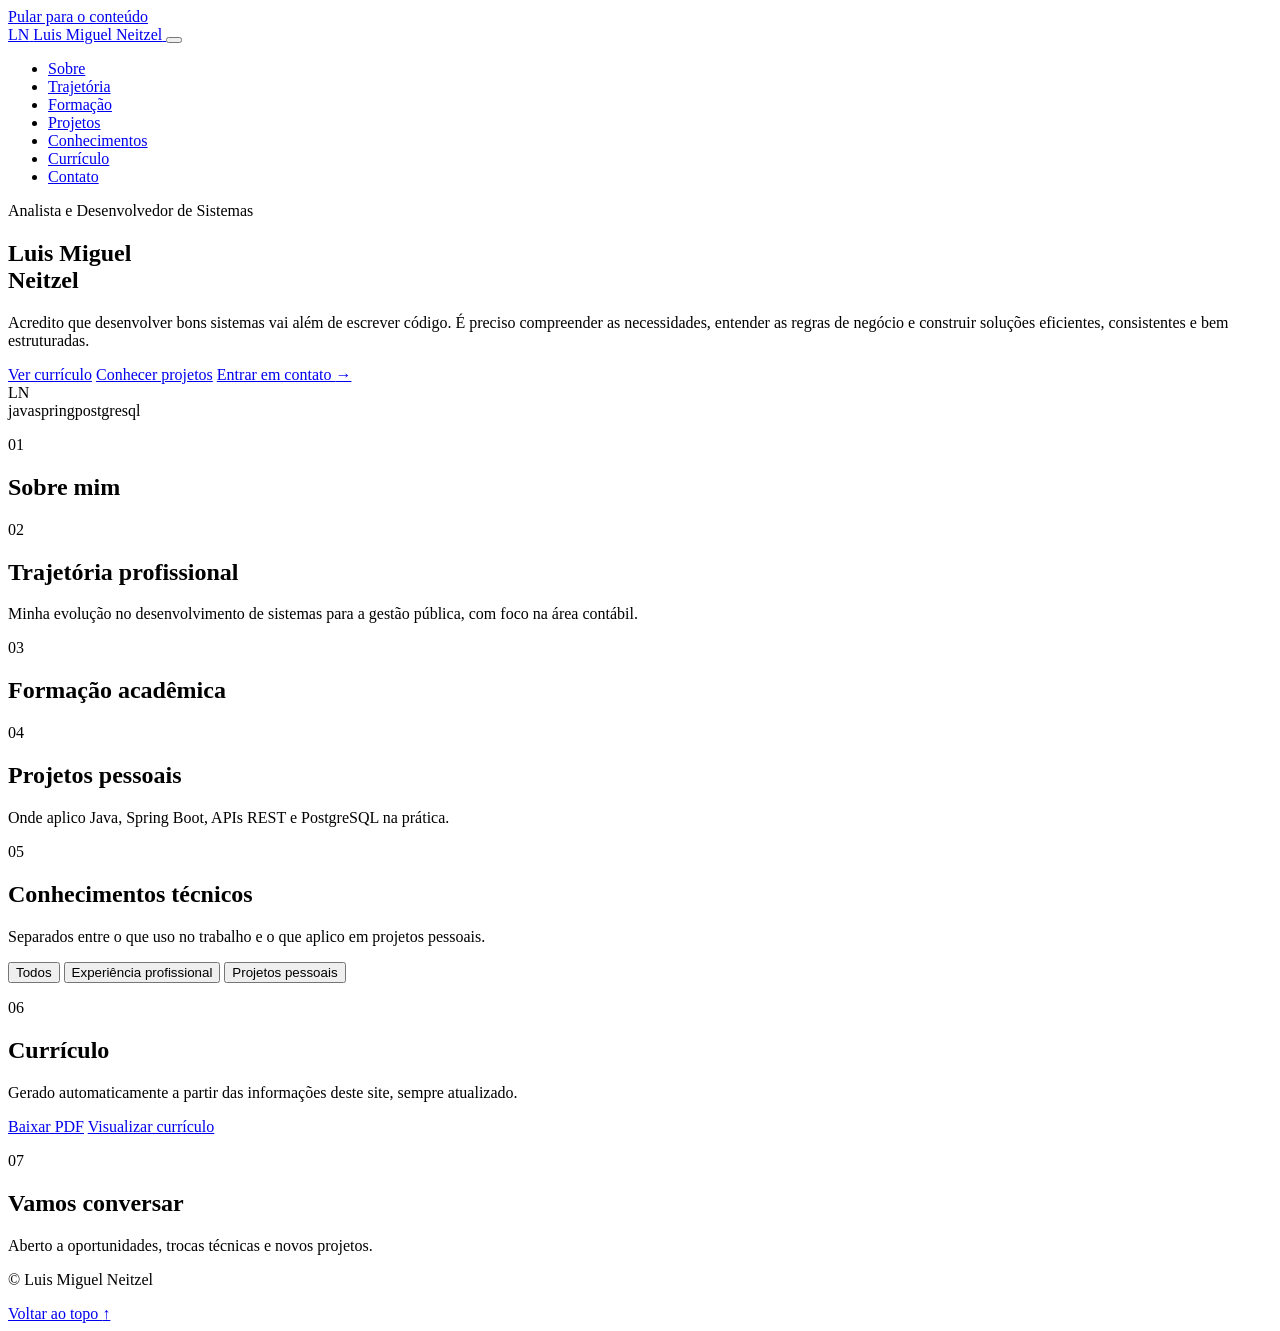
==== index.html @ a0001cf2 "Commit Inicial Commit Inicial" ====
<!doctype html>
<html lang="pt-BR">
<head>
  <meta charset="utf-8">
  <meta name="viewport" content="width=device-width, initial-scale=1">
  <title>Luis Miguel Neitzel · Analista e Desenvolvedor de Sistemas</title>
  <meta name="description" content="Portfólio de Luis Miguel Neitzel, Analista e Desenvolvedor de Sistemas com foco em sistemas para a gestão pública e a área contábil. Modelagem, escalabilidade e segurança; Java, Spring Boot, APIs REST e PostgreSQL.">
  <meta name="author" content="Luis Miguel Neitzel">
  <meta name="theme-color" content="#0a0c10">

  <!-- Depois de publicar, troque pelo endereço real (ex.: https://usuario.github.io/repositorio/) -->
  <link rel="canonical" href="https://lmneitzel.github.io/portifolio/">

  <!-- Compartilhamento em redes sociais -->
  <meta property="og:type" content="profile">
  <meta property="og:locale" content="pt_BR">
  <meta property="og:title" content="Luis Miguel Neitzel · Analista e Desenvolvedor de Sistemas">
  <meta property="og:description" content="Desenvolvimento de sistemas para a gestão pública, com foco na área contábil. Modelagem, escalabilidade e segurança.">
  <!-- Para exibir imagem no compartilhamento, adicione uma imagem 1200x630 e use a URL absoluta: -->
  <!-- <meta property="og:image" content="https://SEU-USUARIO.github.io/SEU-REPOSITORIO/assets/img/og-image.png"> -->
  <meta property="og:url" content="https://lmneitzel.github.io/portifolio/">
  <meta name="twitter:card" content="summary">
  <meta name="twitter:title" content="Luis Miguel Neitzel · Analista e Desenvolvedor de Sistemas">
  <meta name="twitter:description" content="Desenvolvimento de sistemas para a gestão pública, com foco na área contábil.">

  <script type="application/ld+json">
  {
    "@context": "https://schema.org",
    "@type": "Person",
    "name": "Luis Miguel Neitzel",
    "jobTitle": "Analista e Desenvolvedor de Sistemas",
    "email": "mailto:luismiguelneitzel@gmail.com",
    "sameAs": ["https://www.linkedin.com/in/luismiguelneitzel/"],
    "knowsAbout": ["Contabilidade aplicada ao setor público", "Modelagem de dados", "Java", "Spring Boot", "APIs REST", "PostgreSQL", "ERP"]
  }
  </script>

  <link rel="icon" href="assets/img/favicon.svg" type="image/svg+xml">
  <link rel="preconnect" href="https://fonts.googleapis.com">
  <link rel="preconnect" href="https://fonts.gstatic.com" crossorigin>
  <link rel="stylesheet" href="https://fonts.googleapis.com/css2?family=Manrope:wght@400;500;600;700&family=JetBrains+Mono:wght@400;500&display=swap">
  <link rel="stylesheet" href="assets/css/style.css">
</head>
<body>
  <a class="skip-link" href="#conteudo">Pular para o conteúdo</a>

  <header class="site-header" id="topo">
    <nav class="nav container" aria-label="Navegação principal">
      <a class="brand" href="#inicio" aria-label="Luis Miguel Neitzel, voltar ao início">
        <span class="brand-mark" aria-hidden="true">LN</span>
        <span class="brand-name">Luis Miguel Neitzel</span>
      </a>
      <button class="nav-toggle" type="button" aria-expanded="false" aria-controls="menu" aria-label="Abrir menu">
        <span></span><span></span>
      </button>
      <ul class="nav-links" id="menu">
        <li><a href="#sobre">Sobre</a></li>
        <li><a href="#experiencia">Trajetória</a></li>
        <li><a href="#formacao">Formação</a></li>
        <li><a href="#projetos">Projetos</a></li>
        <li><a href="#conhecimentos">Conhecimentos</a></li>
        <li><a href="#curriculo">Currículo</a></li>
        <li><a class="nav-cta" href="#contato">Contato</a></li>
      </ul>
    </nav>
  </header>

  <main id="conteudo" tabindex="-1">
    <!-- APRESENTAÇÃO -->
    <section class="hero" id="inicio" aria-labelledby="hero-title">
      <div class="container hero-grid">
        <div class="hero-text reveal">
          <p class="eyebrow"><span class="dot" aria-hidden="true"></span>Analista e Desenvolvedor de Sistemas</p>
          <h1 id="hero-title">Luis Miguel<br><span class="accent">Neitzel</span></h1>
          <p class="lead">
            Acredito que desenvolver bons sistemas vai além de escrever código.
            É preciso compreender as necessidades, entender as regras de negócio e construir soluções eficientes, consistentes e bem estruturadas.
          </p>
          <div class="actions">
            <a class="btn btn-primary" href="#curriculo">Ver currículo</a>
            <a class="btn btn-ghost" href="#projetos">Conhecer projetos</a>
            <a class="btn btn-link" href="#contato">Entrar em contato <span aria-hidden="true">→</span></a>
          </div>
        </div>

        <div class="hero-photo reveal">
          <!-- Substitua assets/img/FOTO_PERFIL.png pela sua foto (quadrada, ~800x800). -->
          <div class="photo-frame">
            <span class="photo-fallback" aria-hidden="true">LN</span>
            <img src="assets/img/FOTO_PERFIL.png" alt="Foto de Luis Miguel Neitzel"
                 width="800" height="800" fetchpriority="high" decoding="async"
                 onerror="this.remove()">
          </div>
          <div class="photo-meta mono" aria-hidden="true">
            <span>java</span><span>spring</span><span>postgresql</span>
          </div>
        </div>
      </div>
    </section>

    <!-- SOBRE -->
    <section class="section" id="sobre" aria-labelledby="sobre-title">
      <div class="container">
        <header class="section-head reveal">
          <p class="section-index mono">01</p>
          <h2 id="sobre-title">Sobre mim</h2>
        </header>
        <div class="about-grid">
          <div class="about-text reveal" data-render="sobre"></div>
          <ul class="about-cards" data-render="diferenciais" aria-label="Diferenciais" role="list"></ul>
        </div>
      </div>
    </section>

    <!-- EXPERIÊNCIA -->
    <section class="section" id="experiencia" aria-labelledby="exp-title">
      <div class="container">
        <header class="section-head reveal">
          <p class="section-index mono">02</p>
          <h2 id="exp-title">Trajetória profissional</h2>
          <p class="section-sub">Minha evolução no desenvolvimento de sistemas para a gestão pública, com foco na área contábil.</p>
        </header>
        <ol class="timeline" data-render="experiencias"></ol>
      </div>
    </section>

    <!-- FORMAÇÃO -->
    <section class="section" id="formacao" aria-labelledby="form-title">
      <div class="container">
        <header class="section-head reveal">
          <p class="section-index mono">03</p>
          <h2 id="form-title">Formação acadêmica</h2>
        </header>
        <ol class="timeline" data-render="formacao"></ol>
        <p class="section-sub reveal" data-render="formacaoComplemento"></p>
      </div>
    </section>

    <!-- PROJETOS -->
    <section class="section" id="projetos" aria-labelledby="proj-title">
      <div class="container">
        <header class="section-head reveal">
          <p class="section-index mono">04</p>
          <h2 id="proj-title">Projetos pessoais</h2>
          <p class="section-sub">Onde aplico Java, Spring Boot, APIs REST e PostgreSQL na prática.</p>
        </header>
        <div class="projects" data-render="projetos"></div>
      </div>
    </section>

    <!-- CONHECIMENTOS -->
    <section class="section" id="conhecimentos" aria-labelledby="skills-title">
      <div class="container">
        <header class="section-head reveal">
          <p class="section-index mono">05</p>
          <h2 id="skills-title">Conhecimentos técnicos</h2>
          <p class="section-sub">Separados entre o que uso no trabalho e o que aplico em projetos pessoais.</p>
        </header>
        <div class="skill-filter reveal" role="group" aria-label="Filtrar conhecimentos por origem">
          <button type="button" class="chip-btn" aria-pressed="true" data-filter="todos">Todos</button>
          <button type="button" class="chip-btn" aria-pressed="false" data-filter="profissional"><span class="legend legend-pro" aria-hidden="true"></span>Experiência profissional</button>
          <button type="button" class="chip-btn" aria-pressed="false" data-filter="projetos"><span class="legend legend-proj" aria-hidden="true"></span>Projetos pessoais</button>
        </div>
        <div class="skills" data-render="conhecimentos"></div>
      </div>
    </section>

    <!-- CURRÍCULO -->
    <section class="section" id="curriculo" aria-labelledby="cv-title">
      <div class="container">
        <div class="cv-card reveal">
          <div>
            <p class="section-index mono">06</p>
            <h2 id="cv-title">Currículo</h2>
            <p class="section-sub">Gerado automaticamente a partir das informações deste site, sempre atualizado.</p>
          </div>
          <div class="actions">
            <a class="btn btn-primary" href="curriculo.html?imprimir=1">Baixar PDF</a>
            <a class="btn btn-ghost" href="curriculo.html">Visualizar currículo</a>
          </div>
        </div>
      </div>
    </section>

    <!-- CONTATO -->
    <section class="section" id="contato" aria-labelledby="contact-title">
      <div class="container contact">
        <header class="section-head reveal">
          <p class="section-index mono">07</p>
          <h2 id="contact-title">Vamos conversar</h2>
          <p class="section-sub">Aberto a oportunidades, trocas técnicas e novos projetos.</p>
        </header>
        <ul class="contact-list reveal" data-render="contato" role="list"></ul>
      </div>
    </section>
  </main>

  <footer class="site-footer">
    <div class="container footer-inner">
      <p>© <span data-year></span> Luis Miguel Neitzel</p>
      <a href="#inicio">Voltar ao topo <span aria-hidden="true">↑</span></a>
    </div>
  </footer>

  <noscript><p class="noscript">Ative o JavaScript para ver todas as seções. Contato: luismiguelneitzel@gmail.com</p></noscript>

  <script src="assets/js/content.js"></script>
  <script src="assets/js/main.js"></script>
</body>
</html>
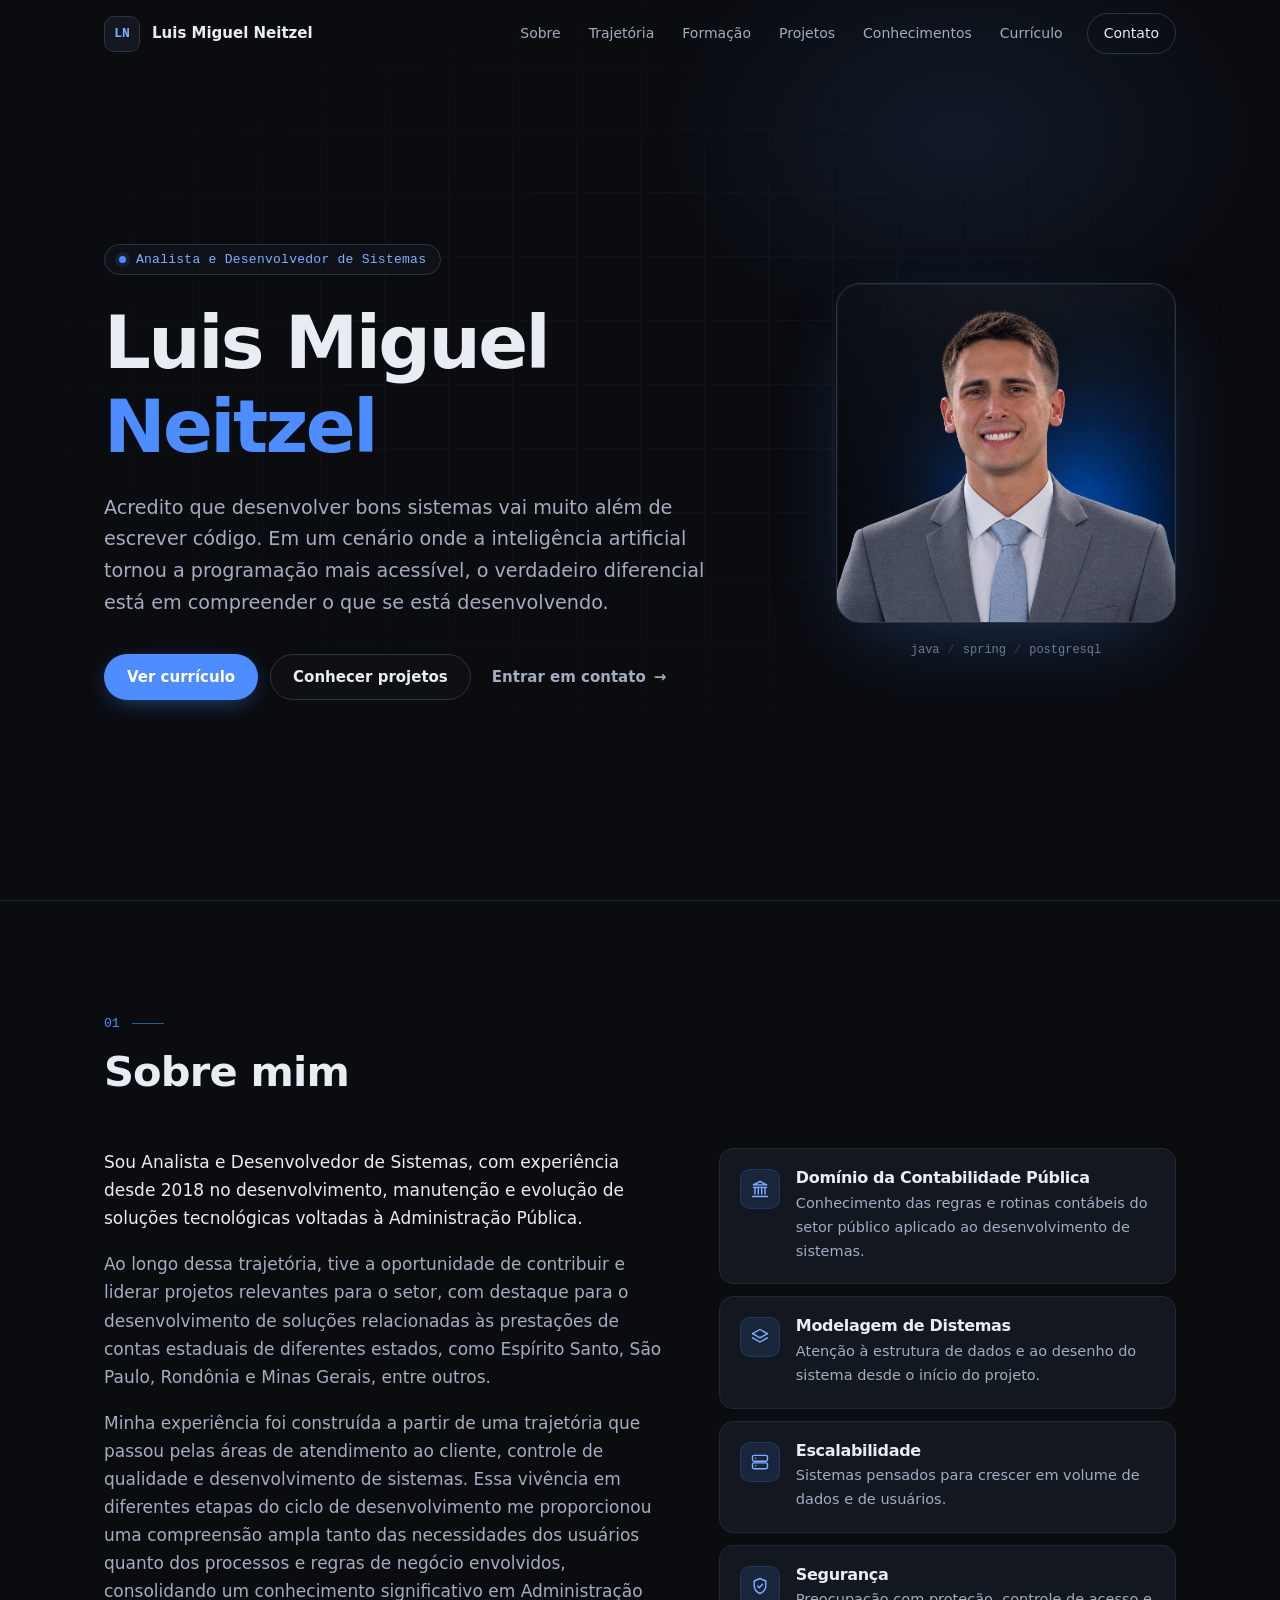
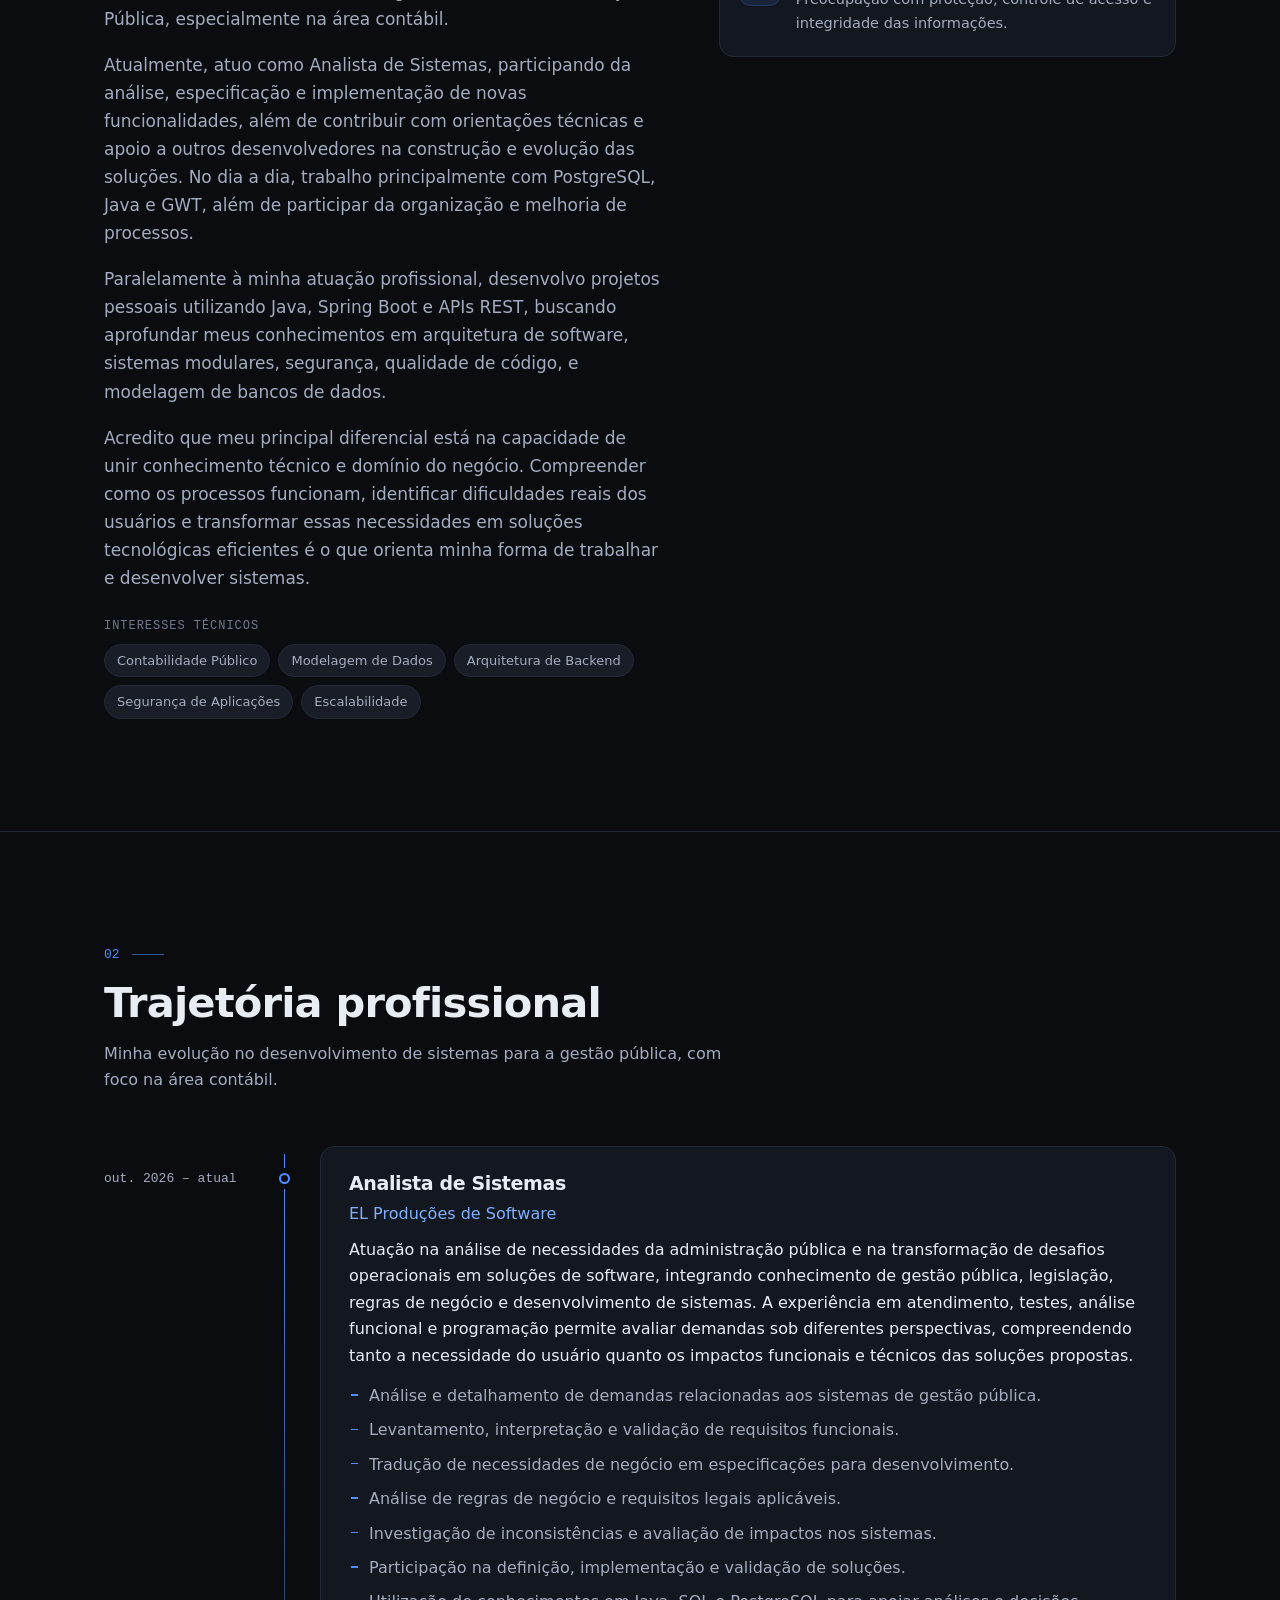
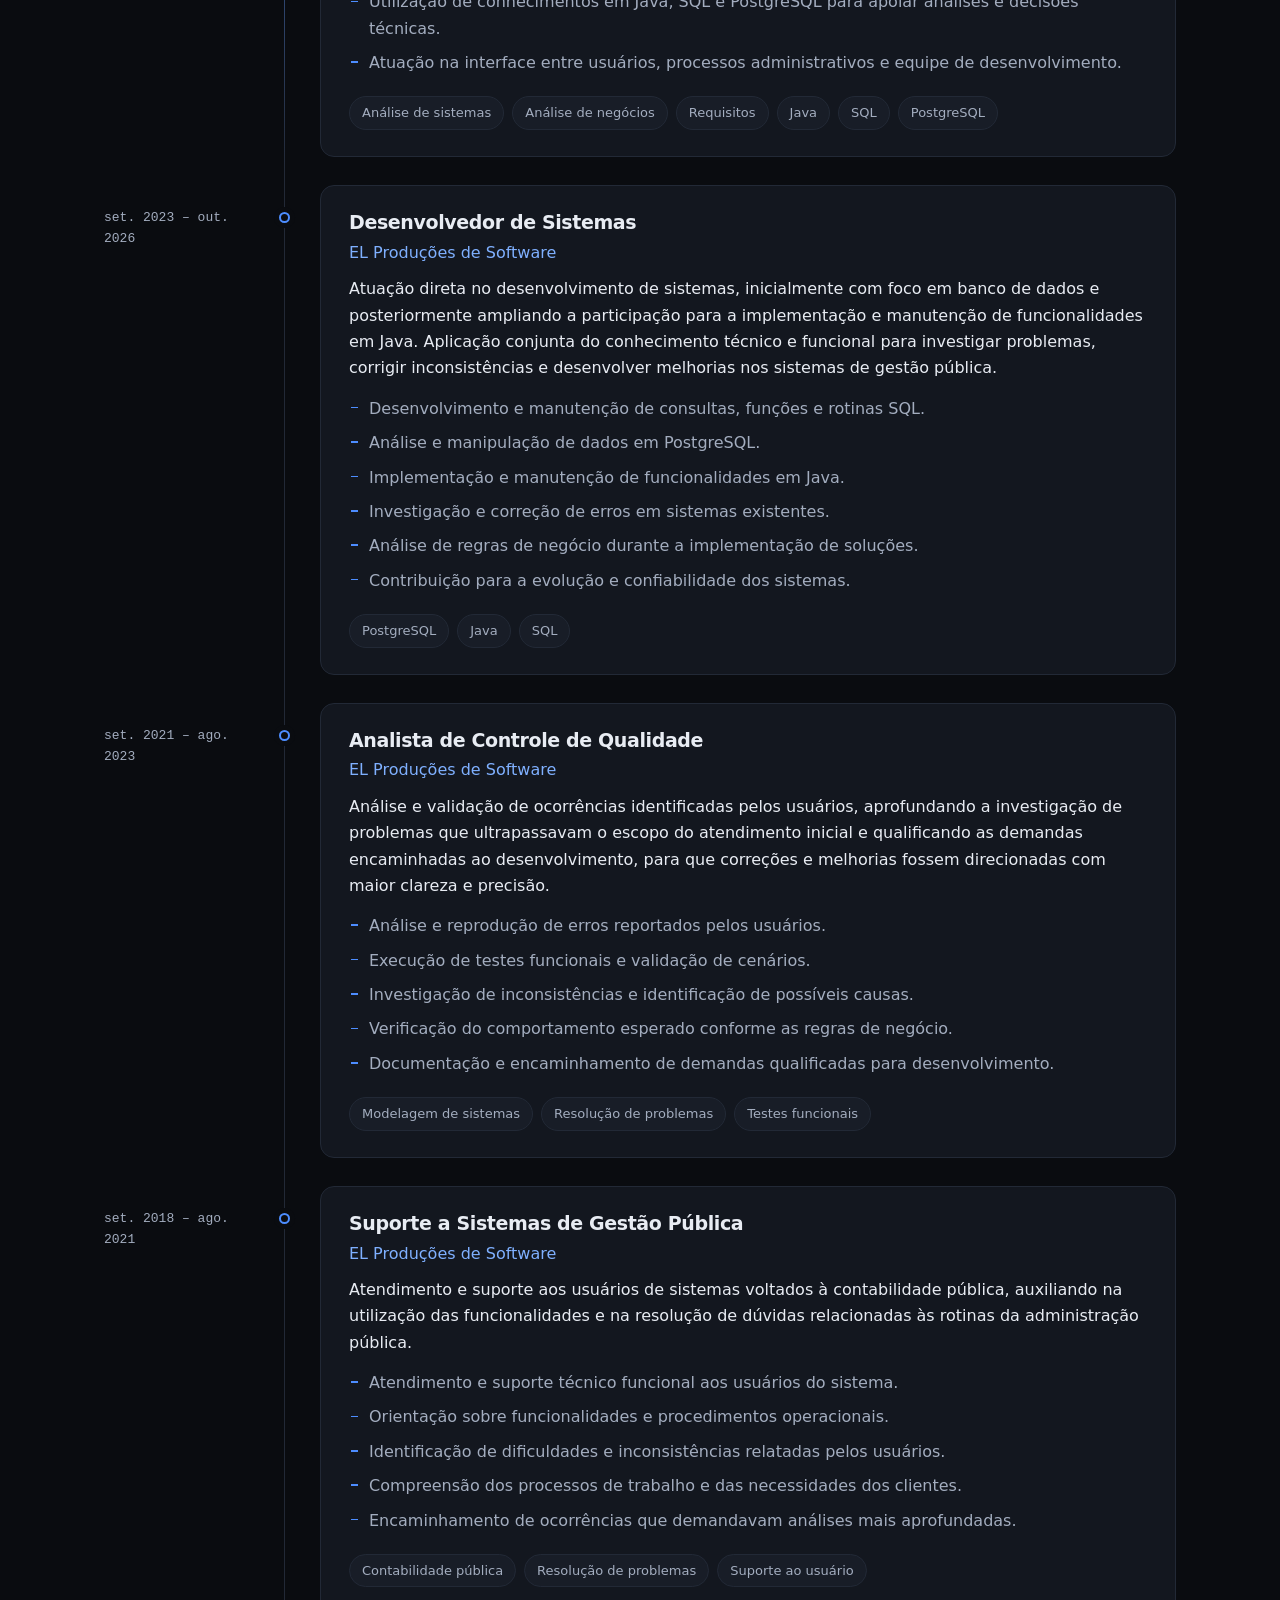
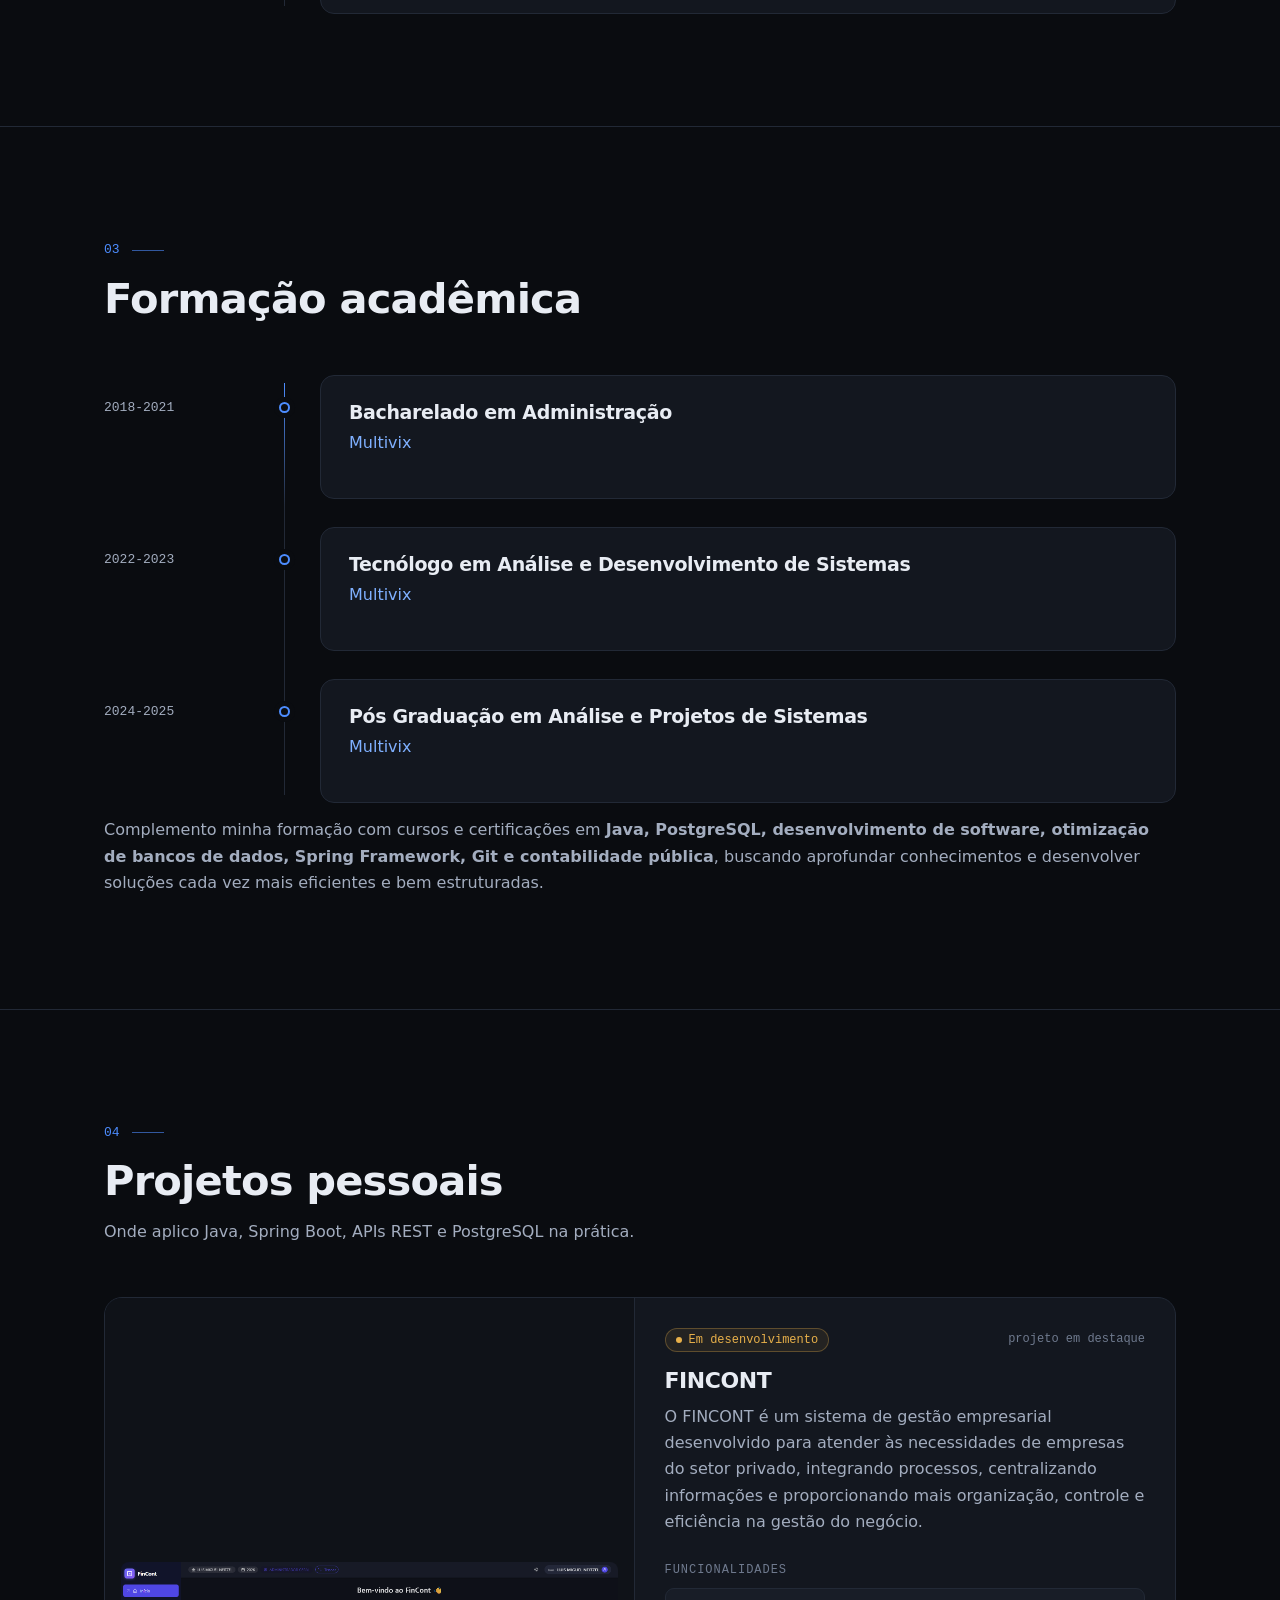
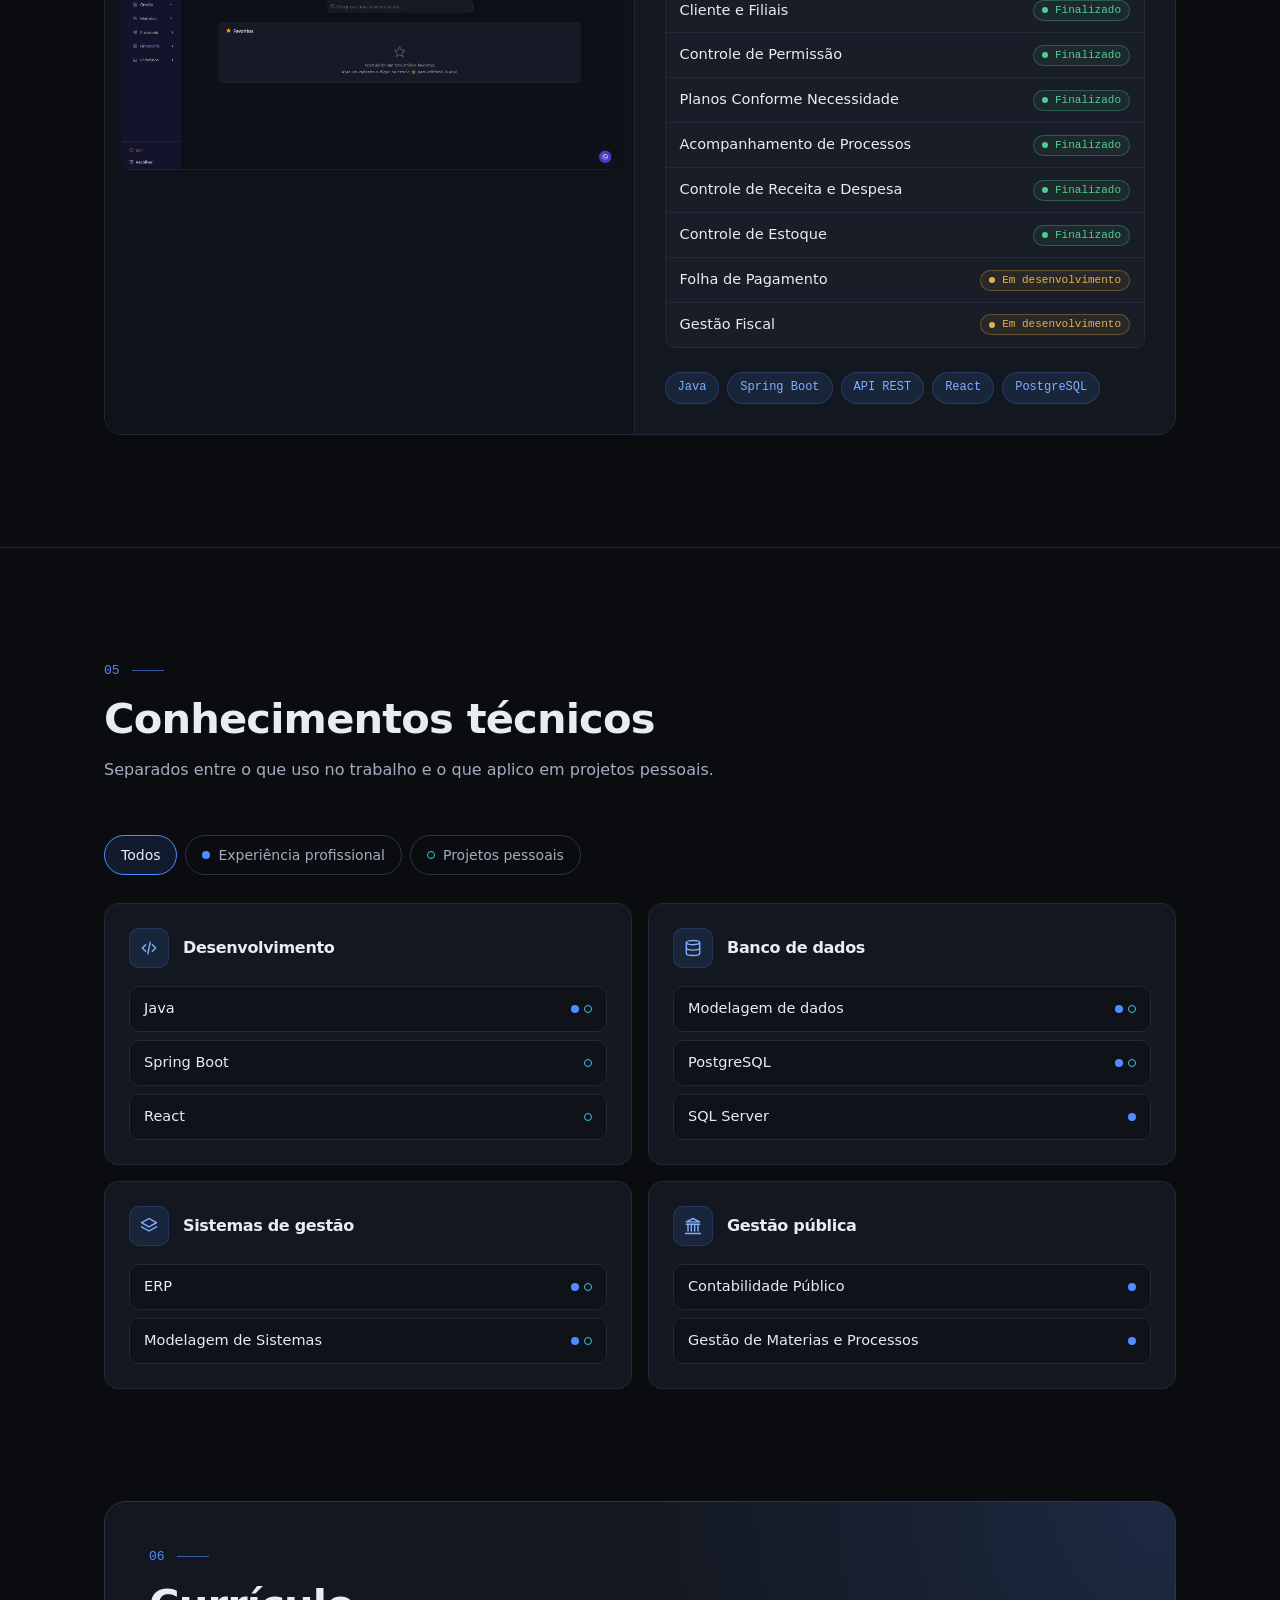
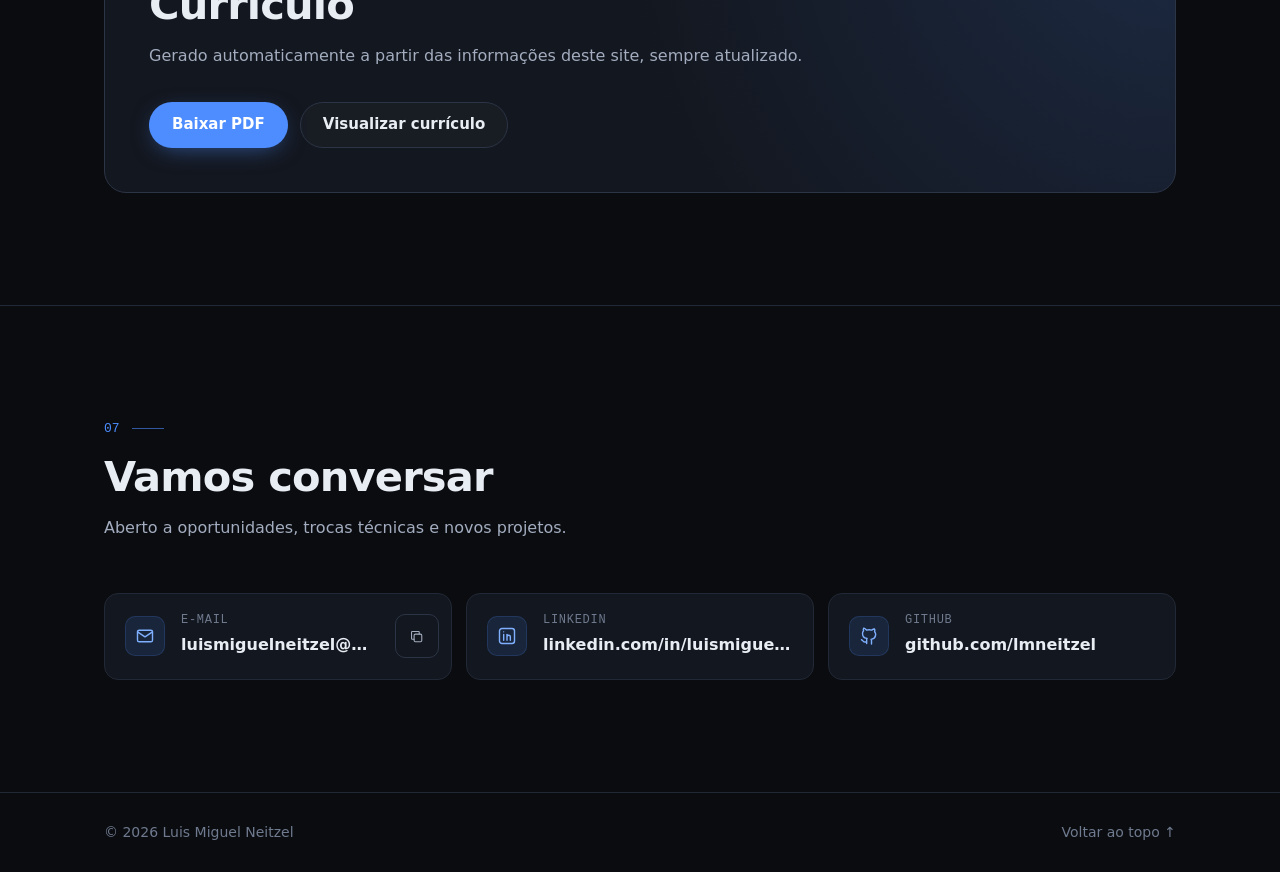
==== commit 01d2e82d: "pequenos ajustes no portifolio" ====
--- a/index.html
+++ b/index.html
@@ -73,8 +73,8 @@
           <p class="eyebrow"><span class="dot" aria-hidden="true"></span>Analista e Desenvolvedor de Sistemas</p>
           <h1 id="hero-title">Luis Miguel<br><span class="accent">Neitzel</span></h1>
           <p class="lead">
-            Acredito que desenvolver bons sistemas vai além de escrever código.
-            É preciso compreender as necessidades, entender as regras de negócio e construir soluções eficientes, consistentes e bem estruturadas.
+            Acredito que desenvolver bons sistemas vai muito além de escrever código.
+            Em um cenário onde a inteligência artificial tornou a programação mais acessível, o verdadeiro diferencial está em compreender o que se está desenvolvendo.
           </p>
           <div class="actions">
             <a class="btn btn-primary" href="#curriculo">Ver currículo</a>
--- a/assets/css/style.css
+++ b/assets/css/style.css
@@ -0,0 +1,402 @@
+/* =========================================================
+   Cores e medidas — ajuste aqui para mudar a identidade
+   ========================================================= */
+:root {
+  --bg: #0a0c10;
+  --bg-2: #0f1218;
+  --surface: #13171f;
+  --surface-2: #181d27;
+  --line: #222936;
+  --line-2: #2c3546;
+  --text: #e8ecf3;
+  --text-2: #a3adbf;
+  --muted: #6f7a8e;
+  --accent: #4d8dff;
+  --accent-2: #7fb0ff;
+  --accent-soft: rgba(77, 141, 255, 0.12);
+  --cyan: #38c6e8;
+  --amber: #e8b04a;
+  --green: #4fcf8e;
+
+  --font: "Manrope", system-ui, -apple-system, "Segoe UI", Roboto, sans-serif;
+  --mono: "JetBrains Mono", ui-monospace, Consolas, monospace;
+  --radius: 14px;
+  --radius-sm: 9px;
+  --max: 1120px;
+  --header-h: 68px;
+  --ease: cubic-bezier(.2, .7, .2, 1);
+}
+
+*, *::before, *::after { box-sizing: border-box; }
+html { scroll-behavior: smooth; scroll-padding-top: calc(var(--header-h) + 12px); -webkit-text-size-adjust: 100%; }
+@media (prefers-reduced-motion: reduce) {
+  html { scroll-behavior: auto; }
+  *, *::before, *::after { transition-duration: 0s !important; animation-duration: 0s !important; }
+}
+body {
+  margin: 0;
+  background: var(--bg);
+  color: var(--text);
+  font: 400 16px/1.65 var(--font);
+  -webkit-font-smoothing: antialiased;
+  text-rendering: optimizeLegibility;
+  overflow-x: hidden;
+}
+body::before { /* brilho azul sutil no topo */
+  content: "";
+  position: fixed;
+  inset: -20vh -10vw auto auto;
+  width: 70vw; height: 70vh;
+  background: radial-gradient(closest-side, rgba(77,141,255,.10), transparent 70%);
+  pointer-events: none;
+  z-index: -1;
+}
+img { max-width: 100%; display: block; }
+a { color: inherit; text-decoration: none; }
+h1, h2, h3, h4 { margin: 0; line-height: 1.15; letter-spacing: -0.02em; font-weight: 700; }
+p { margin: 0; }
+ul, ol { margin: 0; padding: 0; list-style: none; }
+::selection { background: var(--accent); color: #fff; }
+
+:focus-visible { outline: 2px solid var(--accent-2); outline-offset: 3px; border-radius: 6px; }
+#conteudo:focus { outline: none; }
+
+.container { width: 100%; max-width: var(--max); margin-inline: auto; padding-inline: 24px; }
+.mono { font-family: var(--mono); }
+.muted { color: var(--muted); }
+.accent { color: var(--accent); }
+.sr-only {
+  position: absolute; width: 1px; height: 1px; padding: 0; margin: -1px;
+  overflow: hidden; clip: rect(0 0 0 0); white-space: nowrap; border: 0;
+}
+.skip-link {
+  position: absolute; left: 16px; top: -60px; z-index: 100;
+  background: var(--accent); color: #fff; padding: 10px 16px; border-radius: var(--radius-sm);
+  font-weight: 600; transition: top .2s;
+}
+.skip-link:focus { top: 12px; }
+
+.icon { width: 1.15em; height: 1.15em; fill: none; stroke: currentColor; stroke-width: 1.7; stroke-linecap: round; stroke-linejoin: round; flex: none; }
+.icon-box {
+  display: inline-grid; place-items: center; flex: none;
+  width: 40px; height: 40px; border-radius: 10px;
+  background: var(--accent-soft); color: var(--accent-2);
+  border: 1px solid rgba(77,141,255,.18);
+}
+.icon-box .icon { width: 20px; height: 20px; }
+
+/* Conteúdo pendente: [Preencher: ...] */
+mark.todo {
+  background: rgba(232,176,74,.08);
+  color: var(--amber);
+  border: 1px dashed rgba(232,176,74,.5);
+  border-radius: 6px;
+  padding: 0 6px;
+  font-size: .92em;
+}
+
+/* =========================================================
+   Botões
+   ========================================================= */
+.btn {
+  display: inline-flex; align-items: center; justify-content: center; gap: 8px;
+  min-height: 46px; padding: 0 22px;
+  border-radius: 999px; border: 1px solid transparent;
+  font: 600 15px/1 var(--font);
+  cursor: pointer;
+  transition: background .25s var(--ease), border-color .25s var(--ease), transform .25s var(--ease), color .25s;
+}
+.btn:active { transform: translateY(1px); }
+.btn-primary { background: var(--accent); color: #fff; box-shadow: 0 6px 24px -8px rgba(77,141,255,.6); }
+.btn-primary:hover { background: #3c7cf0; }
+.btn-ghost { border-color: var(--line-2); color: var(--text); background: rgba(255,255,255,.02); }
+.btn-ghost:hover { border-color: var(--accent); background: var(--accent-soft); }
+.btn-link { padding-inline: 8px; color: var(--text-2); }
+.btn-link:hover { color: var(--accent-2); }
+.btn-link span { transition: transform .25s var(--ease); }
+.btn-link:hover span { transform: translateX(3px); }
+.btn-sm { min-height: 38px; padding: 0 16px; font-size: 14px; }
+.actions { display: flex; flex-wrap: wrap; gap: 12px; align-items: center; }
+
+/* =========================================================
+   Cabeçalho
+   ========================================================= */
+.site-header {
+  position: fixed; inset: 0 0 auto; z-index: 50; height: var(--header-h);
+  transition: background .3s, border-color .3s, backdrop-filter .3s;
+  border-bottom: 1px solid transparent;
+}
+.site-header.scrolled, body.menu-open .site-header {
+  background: rgba(10,12,16,.82);
+  backdrop-filter: blur(14px); -webkit-backdrop-filter: blur(14px);
+  border-bottom-color: var(--line);
+}
+.nav { height: 100%; display: flex; align-items: center; justify-content: space-between; gap: 24px; }
+.brand { display: flex; align-items: center; gap: 12px; font-weight: 600; }
+.brand-mark {
+  display: grid; place-items: center; width: 36px; height: 36px; border-radius: 10px;
+  font: 600 13px/1 var(--mono); color: var(--accent-2);
+  border: 1px solid var(--line-2); background: var(--surface);
+}
+.brand-name { font-size: 15px; white-space: nowrap; }
+.nav-links { display: flex; align-items: center; gap: 4px; }
+.nav-links a {
+  display: block; padding: 8px 12px; border-radius: 8px;
+  font-size: 14px; font-weight: 500; color: var(--text-2);
+  transition: color .2s, background .2s;
+}
+.nav-links a:hover, .nav-links a.active { color: var(--text); }
+.nav-links a.active:not(.nav-cta) { background: rgba(255,255,255,.04); }
+.nav-links .nav-cta { margin-left: 8px; border: 1px solid var(--line-2); border-radius: 999px; padding-inline: 16px; color: var(--text); }
+.nav-links .nav-cta:hover { border-color: var(--accent); }
+.nav-toggle { display: none; }
+
+@media (max-width: 860px) {
+  .nav-toggle {
+    display: grid; place-content: center; gap: 6px;
+    width: 44px; height: 44px; border-radius: 10px;
+    background: transparent; border: 1px solid var(--line-2); cursor: pointer;
+  }
+  .nav-toggle span { display: block; width: 18px; height: 1.5px; background: var(--text); transition: transform .3s var(--ease); }
+  .menu-open .nav-toggle span:first-child { transform: translateY(3.75px) rotate(45deg); }
+  .menu-open .nav-toggle span:last-child { transform: translateY(-3.75px) rotate(-45deg); }
+  .nav-links {
+    position: fixed; inset: var(--header-h) 0 auto; flex-direction: column; align-items: stretch; gap: 2px;
+    padding: 12px 24px 28px; background: rgba(10,12,16,.97); border-bottom: 1px solid var(--line);
+    opacity: 0; visibility: hidden; transform: translateY(-8px);
+    transition: opacity .25s, transform .25s var(--ease), visibility .25s;
+  }
+  .menu-open .nav-links { opacity: 1; visibility: visible; transform: none; }
+  .nav-links a { padding: 14px 8px; font-size: 16px; }
+  .nav-links .nav-cta { margin: 10px 0 0; text-align: center; }
+}
+
+/* =========================================================
+   Apresentação
+   ========================================================= */
+.hero { min-height: 100vh; min-height: 100svh; display: flex; align-items: center; padding: calc(var(--header-h) + 48px) 0 72px; position: relative; }
+.hero::after { /* grade sutil */
+  content: ""; position: absolute; inset: 0; z-index: -1; pointer-events: none;
+  background-image: linear-gradient(var(--line) 1px, transparent 1px), linear-gradient(90deg, var(--line) 1px, transparent 1px);
+  background-size: 64px 64px; opacity: .25;
+  mask-image: radial-gradient(ellipse 70% 60% at 50% 40%, #000 30%, transparent 75%);
+  -webkit-mask-image: radial-gradient(ellipse 70% 60% at 50% 40%, #000 30%, transparent 75%);
+}
+.hero-grid { display: grid; grid-template-columns: 1.25fr .75fr; gap: 64px; align-items: center; }
+.eyebrow {
+  display: inline-flex; align-items: center; gap: 10px;
+  font: 500 13px/1 var(--mono); color: var(--accent-2); letter-spacing: .02em;
+  padding: 8px 14px; border: 1px solid var(--line-2); border-radius: 999px; background: rgba(19,23,31,.6);
+}
+.dot { width: 7px; height: 7px; border-radius: 50%; background: var(--accent); box-shadow: 0 0 0 4px var(--accent-soft); }
+.hero h1 { font-size: clamp(2.6rem, 6.4vw, 4.6rem); margin: 26px 0 22px; letter-spacing: -0.035em; }
+.lead { font-size: clamp(1.05rem, 1.6vw, 1.2rem); color: var(--text-2); max-width: 36em; margin-bottom: 36px; }
+
+.hero-photo { justify-self: end; width: 100%; max-width: 340px; }
+.photo-frame {
+  position: relative; aspect-ratio: 1; border-radius: 24px; overflow: hidden;
+  background: linear-gradient(145deg, var(--surface-2), var(--bg-2));
+  border: 1px solid var(--line-2);
+  box-shadow: 0 30px 80px -30px rgba(77,141,255,.35);
+}
+.photo-frame::after { content: ""; position: absolute; inset: 0; border-radius: inherit; box-shadow: inset 0 0 0 1px rgba(255,255,255,.04); pointer-events: none; }
+.photo-frame img { position: absolute; inset: 0; width: 100%; height: 100%; object-fit: cover; }
+.photo-fallback {
+  position: absolute; inset: 0; display: grid; place-items: center;
+  font: 600 clamp(3rem, 8vw, 5rem)/1 var(--mono); color: var(--line-2); letter-spacing: -0.04em;
+}
+.photo-meta { display: flex; gap: 8px; justify-content: center; margin-top: 18px; font-size: 12px; color: var(--muted); }
+.photo-meta span + span::before { content: "/"; margin-right: 8px; color: var(--line-2); }
+
+@media (max-width: 860px) {
+  .hero { min-height: auto; padding-top: calc(var(--header-h) + 40px); }
+  .hero-grid { grid-template-columns: 1fr; gap: 44px; }
+  .hero-photo { order: -1; justify-self: start; max-width: 168px; }
+  .photo-meta { display: none; }
+  .eyebrow { font-size: 11.5px; padding-inline: 12px; }
+}
+
+/* =========================================================
+   Seções
+   ========================================================= */
+.section { padding: 112px 0; border-top: 1px solid var(--line); }
+.section-head { margin-bottom: 52px; max-width: 640px; }
+.section-index { font-size: 13px; color: var(--accent); margin-bottom: 14px; }
+.section-index::after { content: ""; display: inline-block; width: 32px; height: 1px; background: var(--accent); vertical-align: middle; margin-left: 12px; opacity: .6; }
+.section h2 { font-size: clamp(1.9rem, 3.6vw, 2.6rem); }
+.section-sub { color: var(--text-2); margin-top: 14px; }
+.mini-title { font: 500 12px/1 var(--mono); text-transform: uppercase; letter-spacing: .08em; color: var(--muted); margin: 28px 0 12px; }
+@media (max-width: 640px) { .section { padding: 80px 0; } .section-head { margin-bottom: 36px; } }
+
+.tags { display: flex; flex-wrap: wrap; gap: 8px; }
+.tag {
+  font-size: 13px; padding: 5px 12px; border-radius: 999px;
+  background: var(--surface-2); border: 1px solid var(--line); color: var(--text-2);
+}
+.tag-tech { font-family: var(--mono); font-size: 12px; color: var(--accent-2); border-color: rgba(77,141,255,.22); background: var(--accent-soft); }
+
+/* Sobre */
+.about-grid { display: grid; grid-template-columns: 1.1fr .9fr; gap: 56px; align-items: start; }
+.about-text p { color: var(--text-2); font-size: 17px; }
+.about-text p + p { margin-top: 18px; }
+.about-text p:first-child { color: var(--text); }
+.about-cards { display: grid; gap: 12px; }
+.about-card {
+  display: flex; gap: 16px; align-items: flex-start; padding: 20px;
+  background: var(--surface); border: 1px solid var(--line); border-radius: var(--radius);
+  transition: border-color .3s, transform .3s var(--ease);
+}
+.about-card:hover { border-color: var(--line-2); transform: translateX(4px); }
+.about-card h3 { font-size: 16px; margin-bottom: 4px; }
+.about-card p { color: var(--text-2); font-size: 14.5px; }
+@media (max-width: 860px) { .about-grid { grid-template-columns: 1fr; gap: 40px; } }
+
+/* Linha do tempo */
+.timeline { position: relative; display: grid; gap: 28px; }
+.timeline::before { content: ""; position: absolute; left: 180px; top: 8px; bottom: 8px; width: 1px; background: linear-gradient(var(--accent), var(--line) 30%); }
+.tl-item { display: grid; grid-template-columns: 180px 1fr; }
+.tl-when { padding: 22px 32px 0 0; font-size: 13px; color: var(--text-2); }
+.tl-card {
+  position: relative; margin-left: 36px; padding: 26px 28px;
+  background: var(--surface); border: 1px solid var(--line); border-radius: var(--radius);
+}
+.tl-card::before {
+  content: ""; position: absolute; left: -42px; top: 26px; width: 11px; height: 11px; border-radius: 50%;
+  background: var(--bg); border: 2px solid var(--accent); box-shadow: 0 0 0 5px var(--bg);
+}
+.tl-card h3 { font-size: 19px; }
+.tl-org { color: var(--accent-2); font-weight: 500; margin: 6px 0 16px; }
+.tl-summary { color: var(--text); margin: -6px 0 14px; }
+.tl-list { display: grid; gap: 8px; margin-bottom: 20px; color: var(--text-2); }
+.tl-list li { position: relative; padding-left: 20px; }
+.tl-list li::before { content: ""; position: absolute; left: 2px; top: .7em; width: 7px; height: 1.5px; background: var(--accent); }
+@media (max-width: 720px) {
+  .timeline::before { left: 5px; }
+  .tl-item { grid-template-columns: 1fr; }
+  .tl-when { padding: 0 0 10px 28px; }
+  .tl-card { margin-left: 28px; padding: 22px; }
+  .tl-card::before { left: -29px; top: -26px; }
+}
+
+/* Projetos */
+.projects { display: grid; grid-template-columns: repeat(2, 1fr); gap: 24px; }
+.proj-card {
+  display: flex; flex-direction: column; overflow: hidden;
+  background: var(--surface); border: 1px solid var(--line); border-radius: 18px;
+  transition: border-color .3s, transform .35s var(--ease), box-shadow .35s;
+}
+.proj-card:hover { border-color: var(--line-2); transform: translateY(-4px); box-shadow: 0 24px 60px -30px rgba(0,0,0,.8); }
+.proj-card.is-featured { grid-column: 1 / -1; flex-direction: row; }
+.proj-card.is-featured .proj-media { flex: 1.1; aspect-ratio: auto; min-height: 340px; border-bottom: 0; border-right: 1px solid var(--line); }
+.proj-card.is-featured .proj-body { flex: 1; }
+.proj-media { position: relative; aspect-ratio: 16 / 10; background: var(--bg-2); border-bottom: 1px solid var(--line); overflow: hidden; }
+.proj-zoom { position: absolute; inset: 0; display: grid; place-items: center; padding: 16px; background: var(--bg-2); cursor: zoom-in; }
+.proj-zoom img { max-width: 100%; max-height: 100%; object-fit: contain; border-radius: 8px; transition: transform .35s var(--ease); }
+.proj-zoom:hover img { transform: scale(1.02); }
+.zoom { max-width: 95vw; max-height: 95vh; padding: 0; border: 1px solid var(--line); border-radius: 12px; background: var(--bg-2); overflow: hidden; cursor: zoom-out; }
+.zoom::backdrop { background: rgba(0,0,0,.85); }
+.zoom img { display: block; max-width: 95vw; max-height: 95vh; object-fit: contain; }
+.zoom-close { position: absolute; top: 8px; right: 8px; width: 36px; height: 36px; border: 0; border-radius: 50%; background: rgba(0,0,0,.6); color: #fff; font-size: 22px; line-height: 1; cursor: pointer; }
+.media-fallback {
+  position: absolute; inset: 0; display: grid; place-content: center; justify-items: center; gap: 10px;
+  color: var(--muted); font: 400 13px/1 var(--mono);
+  background:
+    radial-gradient(circle at 30% 20%, rgba(77,141,255,.10), transparent 50%),
+    repeating-linear-gradient(135deg, transparent 0 14px, rgba(255,255,255,.015) 14px 15px);
+}
+.media-fallback .icon { width: 30px; height: 30px; stroke-width: 1.3; }
+.proj-body { padding: 30px; display: flex; flex-direction: column; }
+.proj-top { display: flex; align-items: center; justify-content: space-between; gap: 12px; margin-bottom: 16px; font-size: 12px; }
+.proj-body h3 { font-size: 22px; margin-bottom: 10px; }
+.proj-body > p { color: var(--text-2); }
+.proj-body .tags { margin-top: 24px; }
+.proj-links { display: flex; flex-wrap: wrap; gap: 10px; margin-top: 24px; }
+.feat-list { display: grid; gap: 1px; background: var(--line); border: 1px solid var(--line); border-radius: var(--radius-sm); overflow: hidden; }
+.feat-list li { display: flex; justify-content: space-between; align-items: center; gap: 12px; padding: 10px 14px; background: var(--surface-2); font-size: 14.5px; }
+
+.status { display: inline-flex; align-items: center; gap: 7px; font: 500 12px/1 var(--mono); white-space: nowrap; padding: 5px 10px; border-radius: 999px; border: 1px solid; }
+.status::before { content: ""; width: 6px; height: 6px; border-radius: 50%; background: currentColor; }
+.status-concluido, .status-finalizado { color: var(--green); border-color: rgba(79,207,142,.3); background: rgba(79,207,142,.08); }
+.status-em-desenvolvimento { color: var(--amber); border-color: rgba(232,176,74,.3); background: rgba(232,176,74,.08); }
+.status-planejado { color: var(--text-2); border-color: var(--line-2); background: transparent; }
+.feat-list .status { padding: 4px 8px; font-size: 11px; }
+
+@media (max-width: 900px) {
+  .projects { grid-template-columns: 1fr; }
+  .proj-card.is-featured { flex-direction: column; }
+  .proj-card.is-featured .proj-media { aspect-ratio: 16 / 10; min-height: 0; border-right: 0; border-bottom: 1px solid var(--line); }
+}
+@media (max-width: 480px) { .proj-body { padding: 22px; } }
+
+/* Conhecimentos */
+.skill-filter { display: flex; flex-wrap: wrap; gap: 8px; margin-bottom: 28px; }
+.chip-btn {
+  display: inline-flex; align-items: center; gap: 8px; min-height: 40px; padding: 0 16px;
+  font: 500 14px/1 var(--font); color: var(--text-2); cursor: pointer;
+  background: transparent; border: 1px solid var(--line-2); border-radius: 999px;
+  transition: color .2s, border-color .2s, background .2s;
+}
+.chip-btn:hover { color: var(--text); }
+.chip-btn[aria-pressed="true"] { color: var(--text); border-color: var(--accent); background: var(--accent-soft); }
+.legend { display: inline-block; width: 8px; height: 8px; border-radius: 50%; flex: none; }
+.legend-pro { background: var(--accent); }
+.legend-proj { background: transparent; border: 1.5px solid var(--cyan); }
+
+.skills { display: grid; grid-template-columns: repeat(2, 1fr); gap: 16px; }
+.skill-group { padding: 24px; background: var(--surface); border: 1px solid var(--line); border-radius: var(--radius); }
+.skill-group h3 { display: flex; align-items: center; gap: 14px; font-size: 16px; margin-bottom: 18px; }
+.skill-group ul { display: grid; gap: 8px; }
+.skill {
+  display: flex; justify-content: space-between; align-items: center; gap: 12px;
+  padding: 10px 14px; border-radius: var(--radius-sm); background: var(--bg-2); border: 1px solid var(--line);
+  font-size: 14.5px; transition: opacity .3s, filter .3s;
+}
+.skill.dim { opacity: .28; filter: grayscale(1); }
+.skill-origin { display: inline-flex; gap: 5px; }
+@media (max-width: 600px) { .skills { grid-template-columns: 1fr; } }
+
+/* Currículo */
+.cv-card {
+  display: flex; align-items: center; justify-content: space-between; gap: 32px; flex-wrap: wrap;
+  padding: 44px; border-radius: 22px; border: 1px solid var(--line-2);
+  background:
+    radial-gradient(circle at 100% 0%, rgba(77,141,255,.16), transparent 50%),
+    var(--surface);
+}
+#curriculo { border-top: 0; padding-top: 0; }
+@media (max-width: 640px) { .cv-card { padding: 28px; } }
+
+/* Contato */
+.contact { text-align: left; }
+.contact-list { display: grid; grid-template-columns: repeat(auto-fit, minmax(260px, 1fr)); gap: 14px; }
+.contact-item {
+  display: flex; align-items: center; background: var(--surface); border: 1px solid var(--line); border-radius: var(--radius);
+  transition: border-color .3s;
+}
+.contact-item:hover { border-color: var(--accent); }
+.contact-item > a { flex: 1; min-width: 0; display: flex; align-items: center; gap: 16px; padding: 20px; }
+.contact-item > a > span:last-child { min-width: 0; }
+.contact-label { display: block; font: 500 12px/1 var(--mono); color: var(--muted); text-transform: uppercase; letter-spacing: .06em; margin-bottom: 6px; }
+.contact-value { display: block; font-weight: 600; overflow: hidden; text-overflow: ellipsis; white-space: nowrap; }
+.copy-btn {
+  position: relative; display: grid; place-items: center; width: 44px; height: 44px; margin-right: 12px; flex: none;
+  color: var(--text-2); background: transparent; border: 1px solid var(--line-2); border-radius: 10px; cursor: pointer;
+  transition: color .2s, border-color .2s;
+}
+.copy-btn:hover, .copy-btn.copied { color: var(--accent-2); border-color: var(--accent); }
+.copy-msg {
+  position: absolute; bottom: calc(100% + 8px); right: 0; white-space: nowrap;
+  font: 500 12px/1 var(--font); color: var(--text); background: var(--surface-2);
+  padding: 0; border-radius: 6px; pointer-events: none;
+}
+.copy-msg:not(:empty) { padding: 7px 10px; border: 1px solid var(--line-2); }
+
+/* Rodapé */
+.site-footer { border-top: 1px solid var(--line); padding: 28px 0; color: var(--muted); font-size: 14px; }
+.footer-inner { display: flex; justify-content: space-between; gap: 16px; flex-wrap: wrap; }
+.site-footer a:hover { color: var(--text); }
+.noscript { text-align: center; padding: 16px; color: var(--amber); }
+
+/* Animação de entrada (só ativa com JS e sem "reduzir movimento") */
+.js-reveal .reveal { opacity: 0; transform: translateY(16px); transition: opacity .7s var(--ease), transform .7s var(--ease); }
+.js-reveal .reveal.in { opacity: 1; transform: none; }
